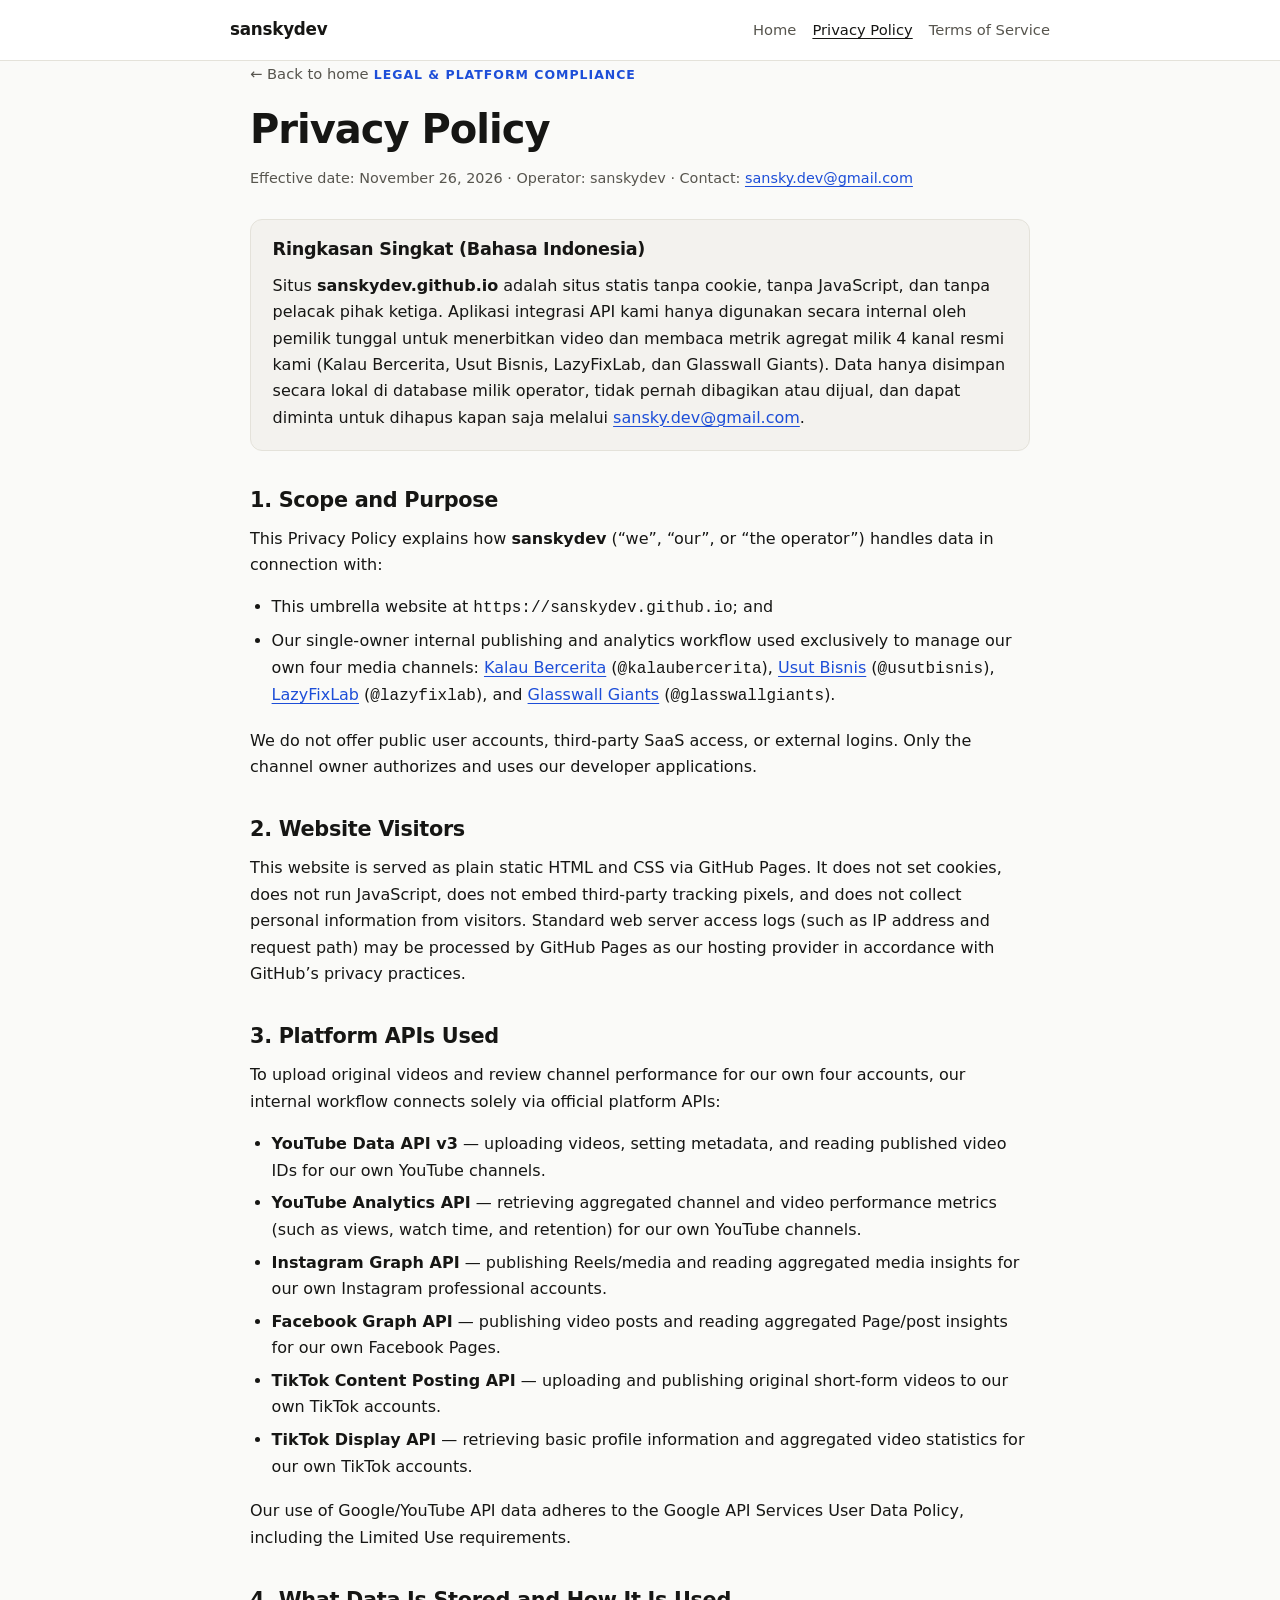
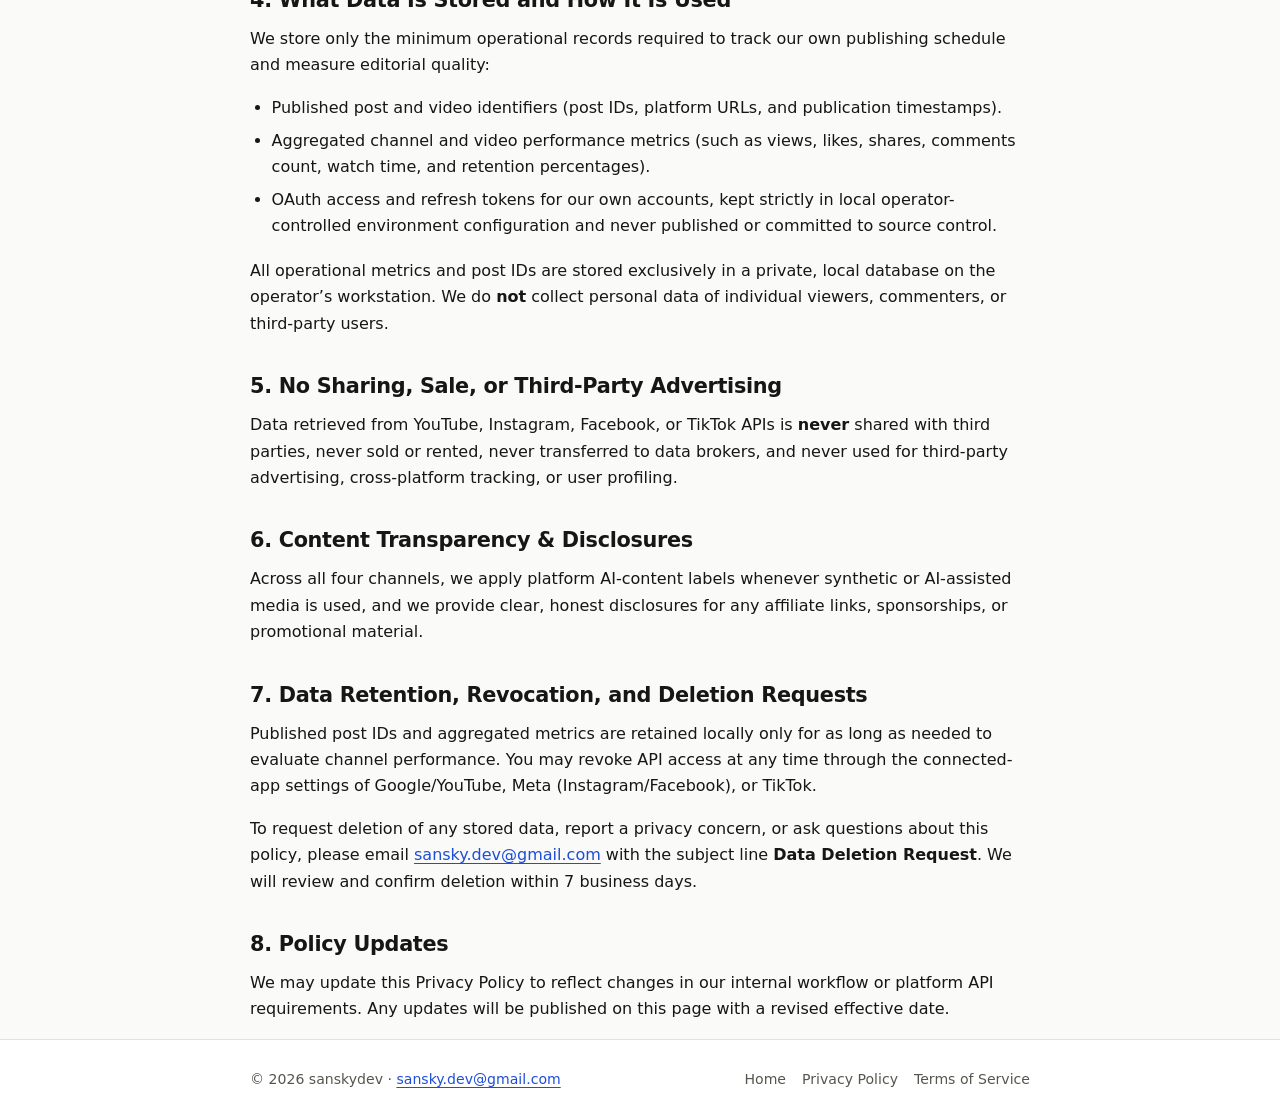
==== privacy/index.html @ a4d50cb0 "Initial static umbrella website for sanskydev" ====
<!DOCTYPE html>
<html lang="en">
<head>
  <meta charset="utf-8">
  <meta name="viewport" content="width=device-width, initial-scale=1">
  <title>Privacy Policy — sanskydev</title>
  <meta name="description" content="Privacy Policy for sanskydev and its internal publishing and analytics workflow across YouTube, Instagram, Facebook, and TikTok.">
  <link rel="stylesheet" href="/styles.css">
</head>
<body>
  <header class="site-header">
    <div class="container header-inner">
      <a class="brand" href="/">sanskydev</a>
      <nav class="site-nav" aria-label="Primary navigation">
        <a href="/">Home</a>
        <a href="/privacy/" aria-current="page">Privacy Policy</a>
        <a href="/terms/">Terms of Service</a>
      </nav>
    </div>
  </header>

  <main class="container">
    <a class="back-link" href="/">&larr; Back to home</a>
    <p class="eyebrow">Legal &amp; Platform Compliance</p>
    <h1>Privacy Policy</h1>
    <p class="meta">Effective date: November 26, 2026 &middot; Operator: sanskydev &middot; Contact: <a href="mailto:sansky.dev@gmail.com">sansky.dev@gmail.com</a></p>

    <div class="panel-subtle" lang="id">
      <h2>Ringkasan Singkat (Bahasa Indonesia)</h2>
      <p>
        Situs <strong>sanskydev.github.io</strong> adalah situs statis tanpa cookie, tanpa JavaScript, dan tanpa pelacak pihak ketiga. Aplikasi integrasi API kami hanya digunakan secara internal oleh pemilik tunggal untuk menerbitkan video dan membaca metrik agregat milik 4 kanal resmi kami (Kalau Bercerita, Usut Bisnis, LazyFixLab, dan Glasswall Giants). Data hanya disimpan secara lokal di database milik operator, tidak pernah dibagikan atau dijual, dan dapat diminta untuk dihapus kapan saja melalui <a href="mailto:sansky.dev@gmail.com">sansky.dev@gmail.com</a>.
      </p>
    </div>

    <section aria-labelledby="scope-heading">
      <h2 id="scope-heading">1. Scope and Purpose</h2>
      <p>
        This Privacy Policy explains how <strong>sanskydev</strong> (&ldquo;we&rdquo;, &ldquo;our&rdquo;, or &ldquo;the operator&rdquo;) handles data in connection with:
      </p>
      <ul>
        <li>This umbrella website at <code>https://sanskydev.github.io</code>; and</li>
        <li>Our single-owner internal publishing and analytics workflow used exclusively to manage our own four media channels: <a href="/kalau-bercerita/">Kalau Bercerita</a> (<code>@kalaubercerita</code>), <a href="/usut-bisnis/">Usut Bisnis</a> (<code>@usutbisnis</code>), <a href="/lazyfixlab/">LazyFixLab</a> (<code>@lazyfixlab</code>), and <a href="/glasswall-giants/">Glasswall Giants</a> (<code>@glasswallgiants</code>).</li>
      </ul>
      <p>
        We do not offer public user accounts, third-party SaaS access, or external logins. Only the channel owner authorizes and uses our developer applications.
      </p>
    </section>

    <section aria-labelledby="website-heading">
      <h2 id="website-heading">2. Website Visitors</h2>
      <p>
        This website is served as plain static HTML and CSS via GitHub Pages. It does not set cookies, does not run JavaScript, does not embed third-party tracking pixels, and does not collect personal information from visitors. Standard web server access logs (such as IP address and request path) may be processed by GitHub Pages as our hosting provider in accordance with GitHub&rsquo;s privacy practices.
      </p>
    </section>

    <section aria-labelledby="apis-heading">
      <h2 id="apis-heading">3. Platform APIs Used</h2>
      <p>
        To upload original videos and review channel performance for our own four accounts, our internal workflow connects solely via official platform APIs:
      </p>
      <ul>
        <li><strong>YouTube Data API v3</strong> &mdash; uploading videos, setting metadata, and reading published video IDs for our own YouTube channels.</li>
        <li><strong>YouTube Analytics API</strong> &mdash; retrieving aggregated channel and video performance metrics (such as views, watch time, and retention) for our own YouTube channels.</li>
        <li><strong>Instagram Graph API</strong> &mdash; publishing Reels/media and reading aggregated media insights for our own Instagram professional accounts.</li>
        <li><strong>Facebook Graph API</strong> &mdash; publishing video posts and reading aggregated Page/post insights for our own Facebook Pages.</li>
        <li><strong>TikTok Content Posting API</strong> &mdash; uploading and publishing original short-form videos to our own TikTok accounts.</li>
        <li><strong>TikTok Display API</strong> &mdash; retrieving basic profile information and aggregated video statistics for our own TikTok accounts.</li>
      </ul>
      <p>
        Our use of Google/YouTube API data adheres to the Google API Services User Data Policy, including the Limited Use requirements.
      </p>
    </section>

    <section aria-labelledby="storage-heading">
      <h2 id="storage-heading">4. What Data Is Stored and How It Is Used</h2>
      <p>
        We store only the minimum operational records required to track our own publishing schedule and measure editorial quality:
      </p>
      <ul>
        <li>Published post and video identifiers (post IDs, platform URLs, and publication timestamps).</li>
        <li>Aggregated channel and video performance metrics (such as views, likes, shares, comments count, watch time, and retention percentages).</li>
        <li>OAuth access and refresh tokens for our own accounts, kept strictly in local operator-controlled environment configuration and never published or committed to source control.</li>
      </ul>
      <p>
        All operational metrics and post IDs are stored exclusively in a private, local database on the operator&rsquo;s workstation. We do <strong>not</strong> collect personal data of individual viewers, commenters, or third-party users.
      </p>
    </section>

    <section aria-labelledby="sharing-heading">
      <h2 id="sharing-heading">5. No Sharing, Sale, or Third-Party Advertising</h2>
      <p>
        Data retrieved from YouTube, Instagram, Facebook, or TikTok APIs is <strong>never</strong> shared with third parties, never sold or rented, never transferred to data brokers, and never used for third-party advertising, cross-platform tracking, or user profiling.
      </p>
    </section>

    <section aria-labelledby="ai-disclosure-heading">
      <h2 id="ai-disclosure-heading">6. Content Transparency &amp; Disclosures</h2>
      <p>
        Across all four channels, we apply platform AI-content labels whenever synthetic or AI-assisted media is used, and we provide clear, honest disclosures for any affiliate links, sponsorships, or promotional material.
      </p>
    </section>

    <section aria-labelledby="deletion-heading">
      <h2 id="deletion-heading">7. Data Retention, Revocation, and Deletion Requests</h2>
      <p>
        Published post IDs and aggregated metrics are retained locally only for as long as needed to evaluate channel performance. You may revoke API access at any time through the connected-app settings of Google/YouTube, Meta (Instagram/Facebook), or TikTok.
      </p>
      <p>
        To request deletion of any stored data, report a privacy concern, or ask questions about this policy, please email <a href="mailto:sansky.dev@gmail.com">sansky.dev@gmail.com</a> with the subject line <strong>Data Deletion Request</strong>. We will review and confirm deletion within 7 business days.
      </p>
    </section>

    <section aria-labelledby="changes-heading">
      <h2 id="changes-heading">8. Policy Updates</h2>
      <p>
        We may update this Privacy Policy to reflect changes in our internal workflow or platform API requirements. Any updates will be published on this page with a revised effective date.
      </p>
    </section>
  </main>

  <footer class="site-footer">
    <div class="container footer-inner">
      <span>&copy; 2026 sanskydev &middot; <a href="mailto:sansky.dev@gmail.com">sansky.dev@gmail.com</a></span>
      <div class="footer-links">
        <a href="/">Home</a>
        <a href="/privacy/">Privacy Policy</a>
        <a href="/terms/">Terms of Service</a>
      </div>
    </div>
  </footer>
</body>
</html>
---- styles.css ----
:root {
  --bg: #fafaf8;
  --surface: #ffffff;
  --surface-subtle: #f3f2ee;
  --text: #161614;
  --text-muted: #57554e;
  --border: #e4e2da;
  --accent: #1d4ed8;
  --accent-hover: #1e40af;
  --accent-soft: #eff4ff;
  --badge-id-bg: #fef3c7;
  --badge-id-text: #92400e;
  --badge-en-bg: #dbeafe;
  --badge-en-text: #1e40af;
  --radius: 12px;
  --max-width: 820px;
  --shadow: 0 1px 2px rgba(0, 0, 0, 0.04), 0 4px 14px rgba(0, 0, 0, 0.03);
}

@media (prefers-color-scheme: dark) {
  :root {
    --bg: #111110;
    --surface: #191917;
    --surface-subtle: #22221f;
    --text: #f3f2ee;
    --text-muted: #a6a39a;
    --border: #2c2b27;
    --accent: #60a5fa;
    --accent-hover: #93c5fd;
    --accent-soft: #172554;
    --badge-id-bg: #451a03;
    --badge-id-text: #fcd34d;
    --badge-en-bg: #172554;
    --badge-en-text: #93c5fd;
    --shadow: 0 1px 2px rgba(0, 0, 0, 0.35), 0 6px 18px rgba(0, 0, 0, 0.25);
  }
}

*,
*::before,
*::after {
  box-sizing: border-box;
}

html {
  font-size: 16px;
  -webkit-text-size-adjust: 100%;
}

body {
  margin: 0;
  background-color: var(--bg);
  color: var(--text);
  font-family: system-ui, -apple-system, BlinkMacSystemFont, "Segoe UI", Roboto,
    "Helvetica Neue", Arial, sans-serif;
  line-height: 1.65;
  text-rendering: optimizeLegibility;
}

a {
  color: var(--accent);
  text-decoration: underline;
  text-decoration-thickness: 1px;
  text-underline-offset: 3px;
}

a:hover,
a:focus-visible {
  color: var(--accent-hover);
}

a:focus-visible {
  outline: 2px solid var(--accent);
  outline-offset: 2px;
  border-radius: 3px;
}

.container {
  width: 100%;
  max-width: var(--max-width);
  margin: 0 auto;
  padding: 0 1.25rem;
}

/* Header */
.site-header {
  border-bottom: 1px solid var(--border);
  background-color: var(--surface);
}

.header-inner {
  display: flex;
  flex-wrap: wrap;
  align-items: center;
  justify-content: space-between;
  gap: 0.75rem 1.5rem;
  padding: 1rem 0;
}

.brand {
  font-weight: 700;
  font-size: 1.05rem;
  letter-spacing: -0.015em;
  color: var(--text);
  text-decoration: none;
}

.brand:hover {
  color: var(--accent);
}

.site-nav {
  display: flex;
  flex-wrap: wrap;
  gap: 1rem;
  font-size: 0.92rem;
}

.site-nav a {
  color: var(--text-muted);
  text-decoration: none;
}

.site-nav a:hover,
.site-nav a[aria-current="page"] {
  color: var(--text);
  text-decoration: underline;
}

/* Main */
main {
  padding: 2.75rem 0 3.5rem;
}

.eyebrow {
  display: inline-block;
  font-size: 0.78rem;
  font-weight: 600;
  letter-spacing: 0.08em;
  text-transform: uppercase;
  color: var(--accent);
  margin: 0 0 0.6rem;
}

h1 {
  font-size: clamp(1.85rem, 4vw, 2.5rem);
  line-height: 1.18;
  letter-spacing: -0.025em;
  margin: 0 0 0.85rem;
}

h2 {
  font-size: 1.3rem;
  line-height: 1.3;
  letter-spacing: -0.015em;
  margin: 2.25rem 0 0.75rem;
}

h3 {
  font-size: 1.05rem;
  line-height: 1.35;
  margin: 0 0 0.35rem;
}

p {
  margin: 0 0 1rem;
}

ul,
ol {
  margin: 0 0 1.15rem;
  padding-left: 1.35rem;
}

li {
  margin-bottom: 0.4rem;
}

.lead {
  font-size: 1.1rem;
  color: var(--text-muted);
  max-width: 64ch;
  margin-bottom: 1.75rem;
}

.meta {
  font-size: 0.9rem;
  color: var(--text-muted);
  margin-bottom: 1.75rem;
}

/* Cards & Grids */
.card-grid {
  display: grid;
  grid-template-columns: repeat(auto-fit, minmax(290px, 1fr));
  gap: 1rem;
  margin: 1.25rem 0 2rem;
}

.card {
  display: flex;
  flex-direction: column;
  justify-content: space-between;
  background-color: var(--surface);
  border: 1px solid var(--border);
  border-radius: var(--radius);
  padding: 1.25rem 1.35rem;
  box-shadow: var(--shadow);
  transition: border-color 0.15s ease, transform 0.15s ease;
}

.card:hover {
  border-color: var(--accent);
  transform: translateY(-1px);
}

.card-header {
  display: flex;
  align-items: baseline;
  justify-content: space-between;
  gap: 0.75rem;
  margin-bottom: 0.4rem;
}

.handle {
  font-family: ui-monospace, SFMono-Regular, Menlo, Monaco, Consolas, monospace;
  font-size: 0.85rem;
  color: var(--text-muted);
  margin-bottom: 0.65rem;
  display: block;
}

.card p {
  font-size: 0.95rem;
  color: var(--text-muted);
  margin-bottom: 1rem;
}

.card-link {
  font-size: 0.92rem;
  font-weight: 600;
  text-decoration: none;
}

.card-link:hover {
  text-decoration: underline;
}

.badge {
  display: inline-block;
  font-size: 0.72rem;
  font-weight: 700;
  letter-spacing: 0.04em;
  text-transform: uppercase;
  padding: 0.2rem 0.5rem;
  border-radius: 999px;
  white-space: nowrap;
}

.badge-id {
  background-color: var(--badge-id-bg);
  color: var(--badge-id-text);
}

.badge-en {
  background-color: var(--badge-en-bg);
  color: var(--badge-en-text);
}

/* Callout / Panel */
.panel {
  background-color: var(--surface);
  border: 1px solid var(--border);
  border-radius: var(--radius);
  padding: 1.25rem 1.4rem;
  margin: 1.5rem 0;
}

.panel-subtle {
  background-color: var(--surface-subtle);
  border: 1px solid var(--border);
  border-radius: var(--radius);
  padding: 1.15rem 1.35rem;
  margin: 1.5rem 0;
}

.panel h2,
.panel-subtle h2 {
  margin-top: 0;
  font-size: 1.1rem;
}

.panel p:last-child,
.panel-subtle p:last-child,
.panel ul:last-child,
.panel-subtle ul:last-child {
  margin-bottom: 0;
}

.kv-list {
  display: grid;
  grid-template-columns: repeat(auto-fit, minmax(200px, 1fr));
  gap: 0.85rem 1.25rem;
  margin: 1.25rem 0;
}

.kv-item {
  background-color: var(--surface);
  border: 1px solid var(--border);
  border-radius: var(--radius);
  padding: 0.95rem 1.1rem;
}

.kv-label {
  display: block;
  font-size: 0.76rem;
  font-weight: 600;
  text-transform: uppercase;
  letter-spacing: 0.06em;
  color: var(--text-muted);
  margin-bottom: 0.25rem;
}

.kv-value {
  font-weight: 600;
  font-size: 0.98rem;
}

.back-link {
  display: inline-block;
  font-size: 0.92rem;
  margin-bottom: 1.25rem;
  text-decoration: none;
  color: var(--text-muted);
}

.back-link:hover {
  color: var(--accent);
  text-decoration: underline;
}

/* Footer */
.site-footer {
  border-top: 1px solid var(--border);
  background-color: var(--surface);
  padding: 1.75rem 0;
  font-size: 0.88rem;
  color: var(--text-muted);
}

.footer-inner {
  display: flex;
  flex-wrap: wrap;
  align-items: center;
  justify-content: space-between;
  gap: 0.75rem 1.5rem;
}

.footer-links {
  display: flex;
  flex-wrap: wrap;
  gap: 1rem;
}

.footer-links a {
  color: var(--text-muted);
  text-decoration: none;
}

.footer-links a:hover {
  color: var(--text);
  text-decoration: underline;
}

@media (max-width: 560px) {
  main {
    padding: 2rem 0 2.75rem;
  }

  .card-grid {
    grid-template-columns: 1fr;
  }
}
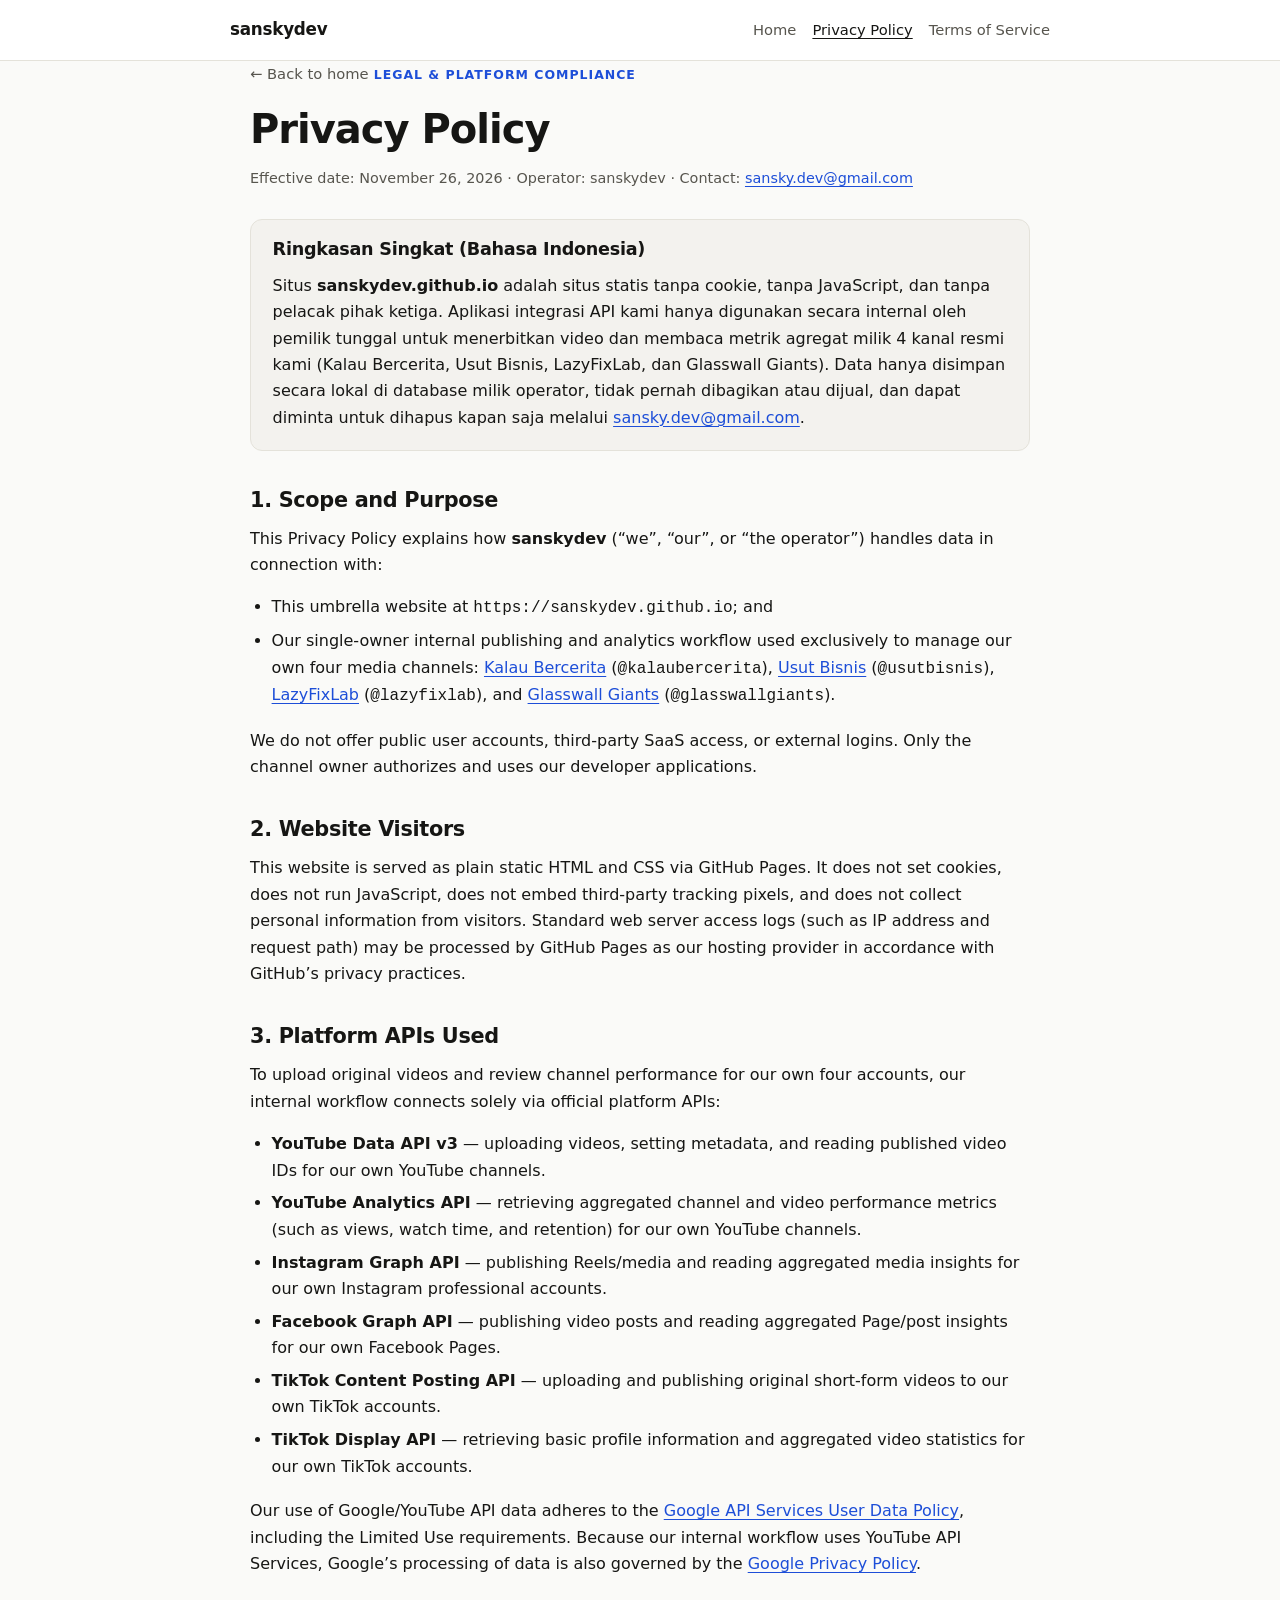
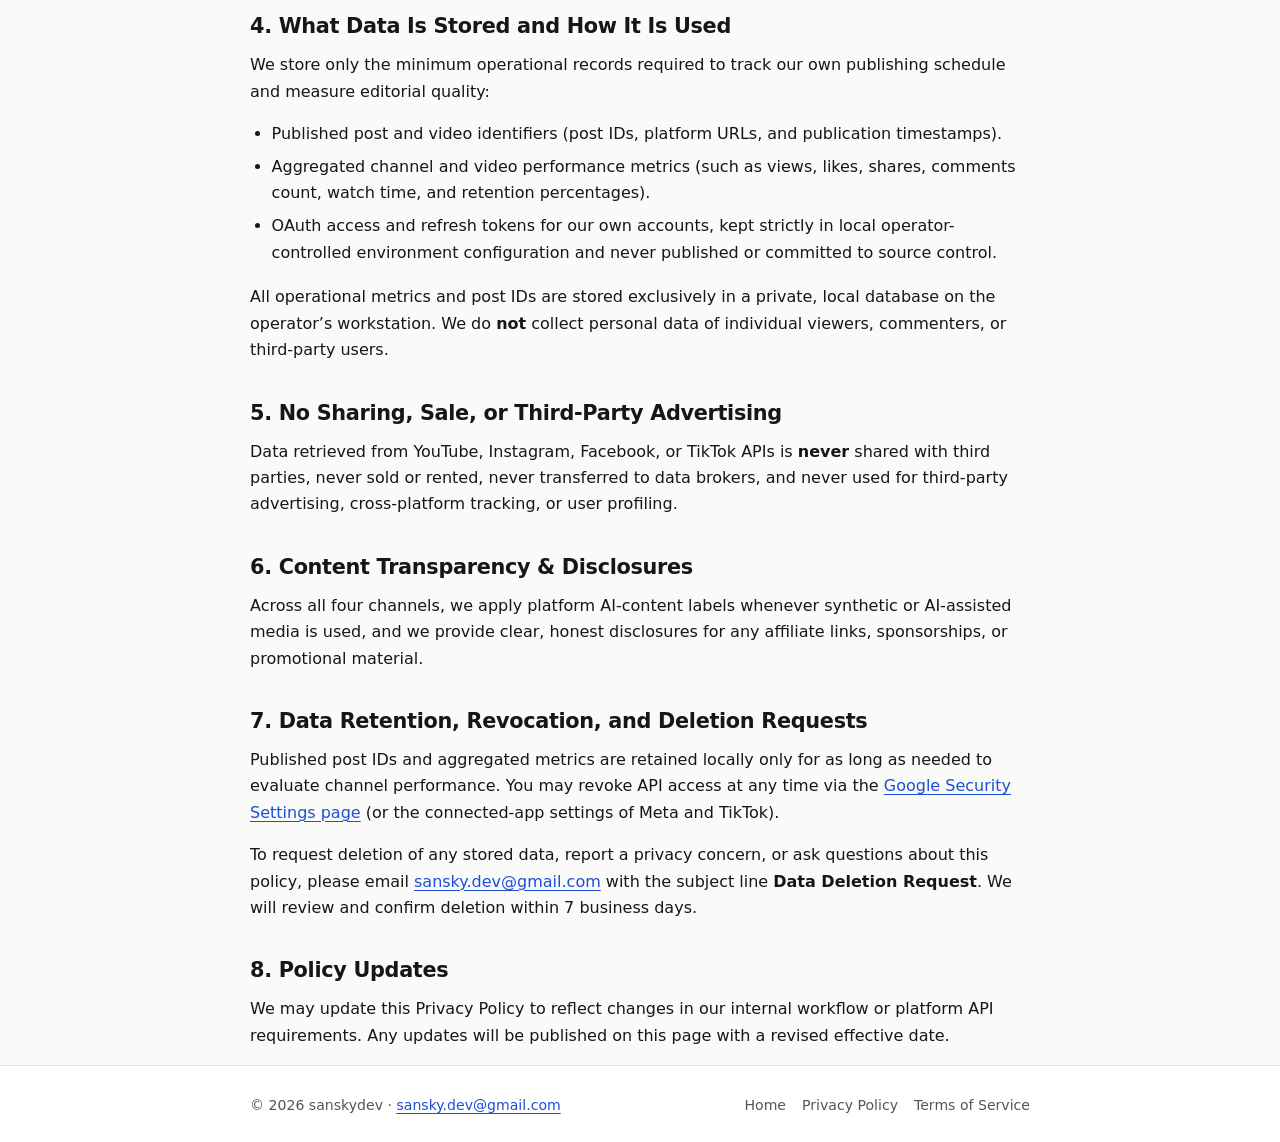
==== commit 695439a2: "Add Google Privacy Policy, Security Settings, and YouTube Terms links for API audit" ====
--- a/privacy/index.html
+++ b/privacy/index.html
@@ -67,7 +67,7 @@
         <li><strong>TikTok Display API</strong> &mdash; retrieving basic profile information and aggregated video statistics for our own TikTok accounts.</li>
       </ul>
       <p>
-        Our use of Google/YouTube API data adheres to the Google API Services User Data Policy, including the Limited Use requirements.
+        Our use of Google/YouTube API data adheres to the <a href="https://developers.google.com/terms/api-services-user-data-policy" rel="noopener noreferrer">Google API Services User Data Policy</a>, including the Limited Use requirements. Because our internal workflow uses YouTube API Services, Google&rsquo;s processing of data is also governed by the <a href="https://policies.google.com/privacy" rel="noopener noreferrer">Google Privacy Policy</a>.
       </p>
     </section>
 
@@ -103,7 +103,7 @@
     <section aria-labelledby="deletion-heading">
       <h2 id="deletion-heading">7. Data Retention, Revocation, and Deletion Requests</h2>
       <p>
-        Published post IDs and aggregated metrics are retained locally only for as long as needed to evaluate channel performance. You may revoke API access at any time through the connected-app settings of Google/YouTube, Meta (Instagram/Facebook), or TikTok.
+        Published post IDs and aggregated metrics are retained locally only for as long as needed to evaluate channel performance. You may revoke API access at any time via the <a href="https://security.google.com/settings/security/permissions" rel="noopener noreferrer">Google Security Settings page</a> (or the connected-app settings of Meta and TikTok).
       </p>
       <p>
         To request deletion of any stored data, report a privacy concern, or ask questions about this policy, please email <a href="mailto:sansky.dev@gmail.com">sansky.dev@gmail.com</a> with the subject line <strong>Data Deletion Request</strong>. We will review and confirm deletion within 7 business days.
